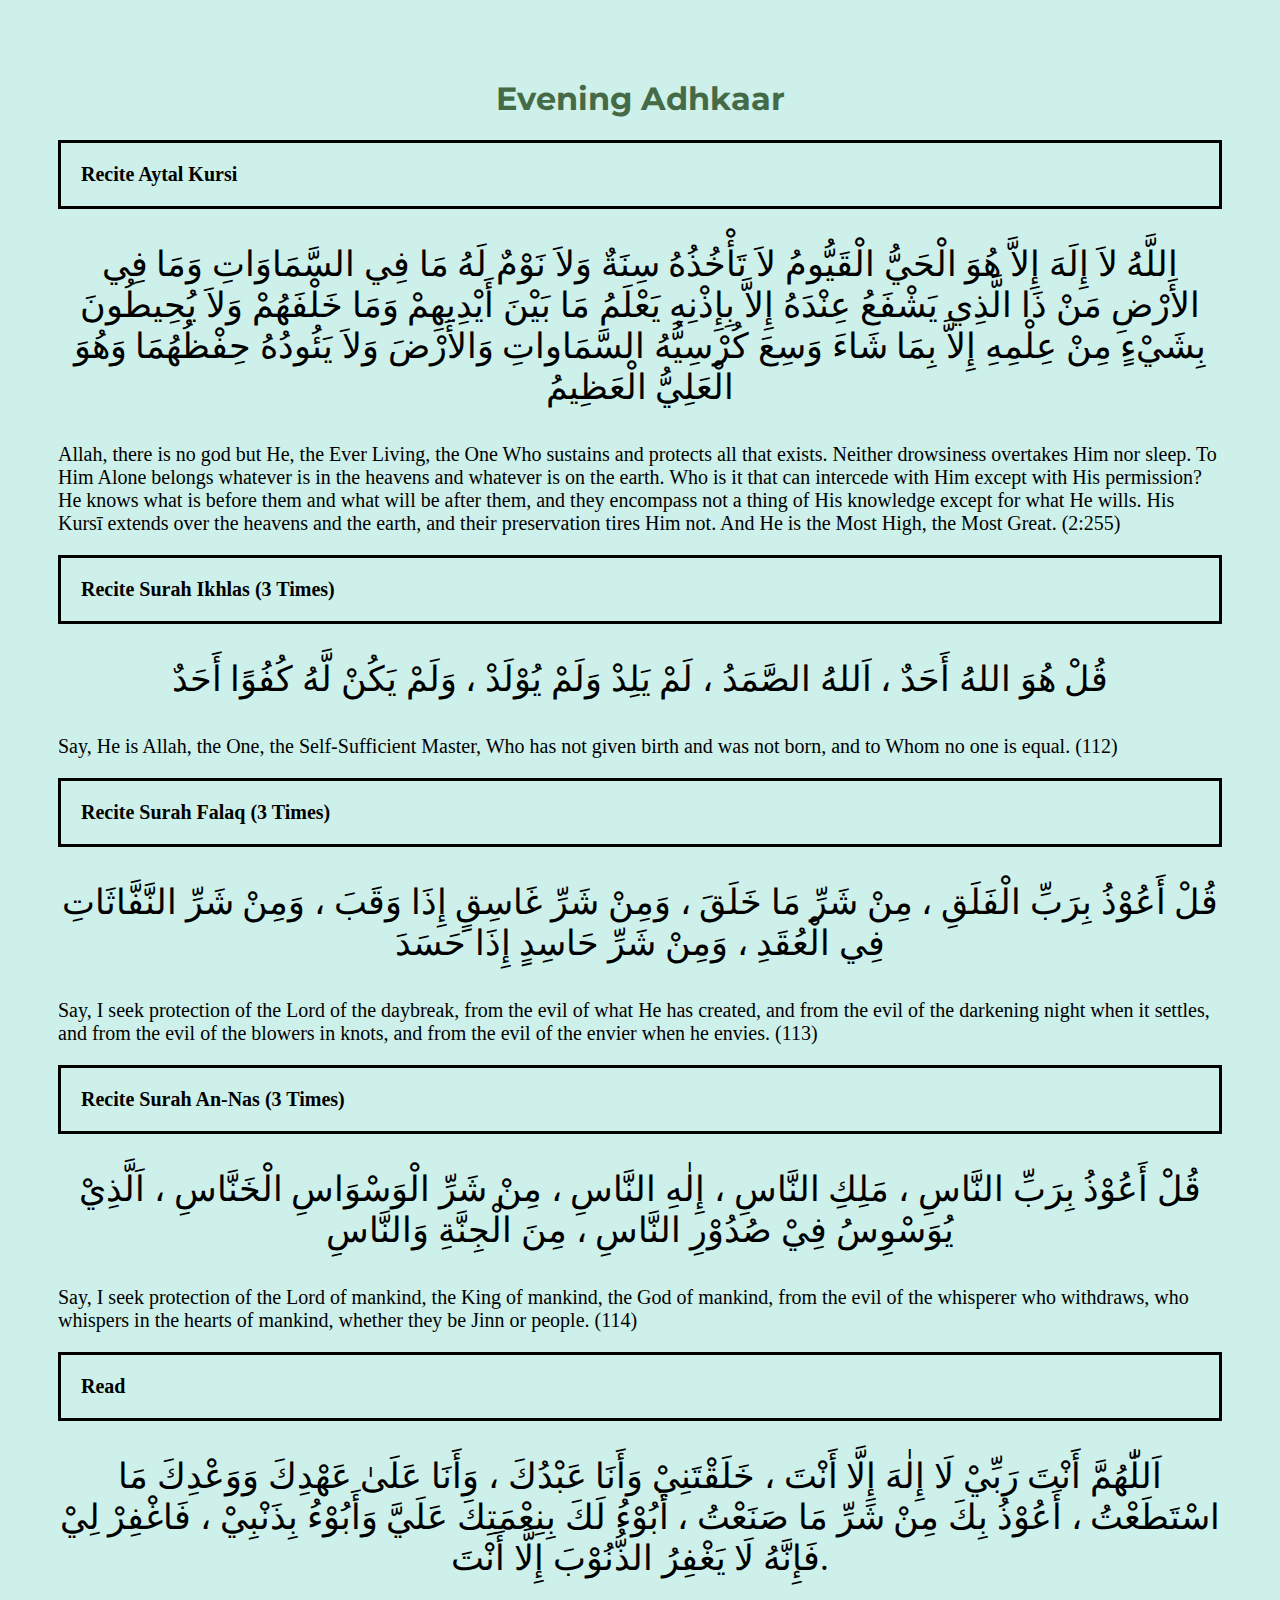
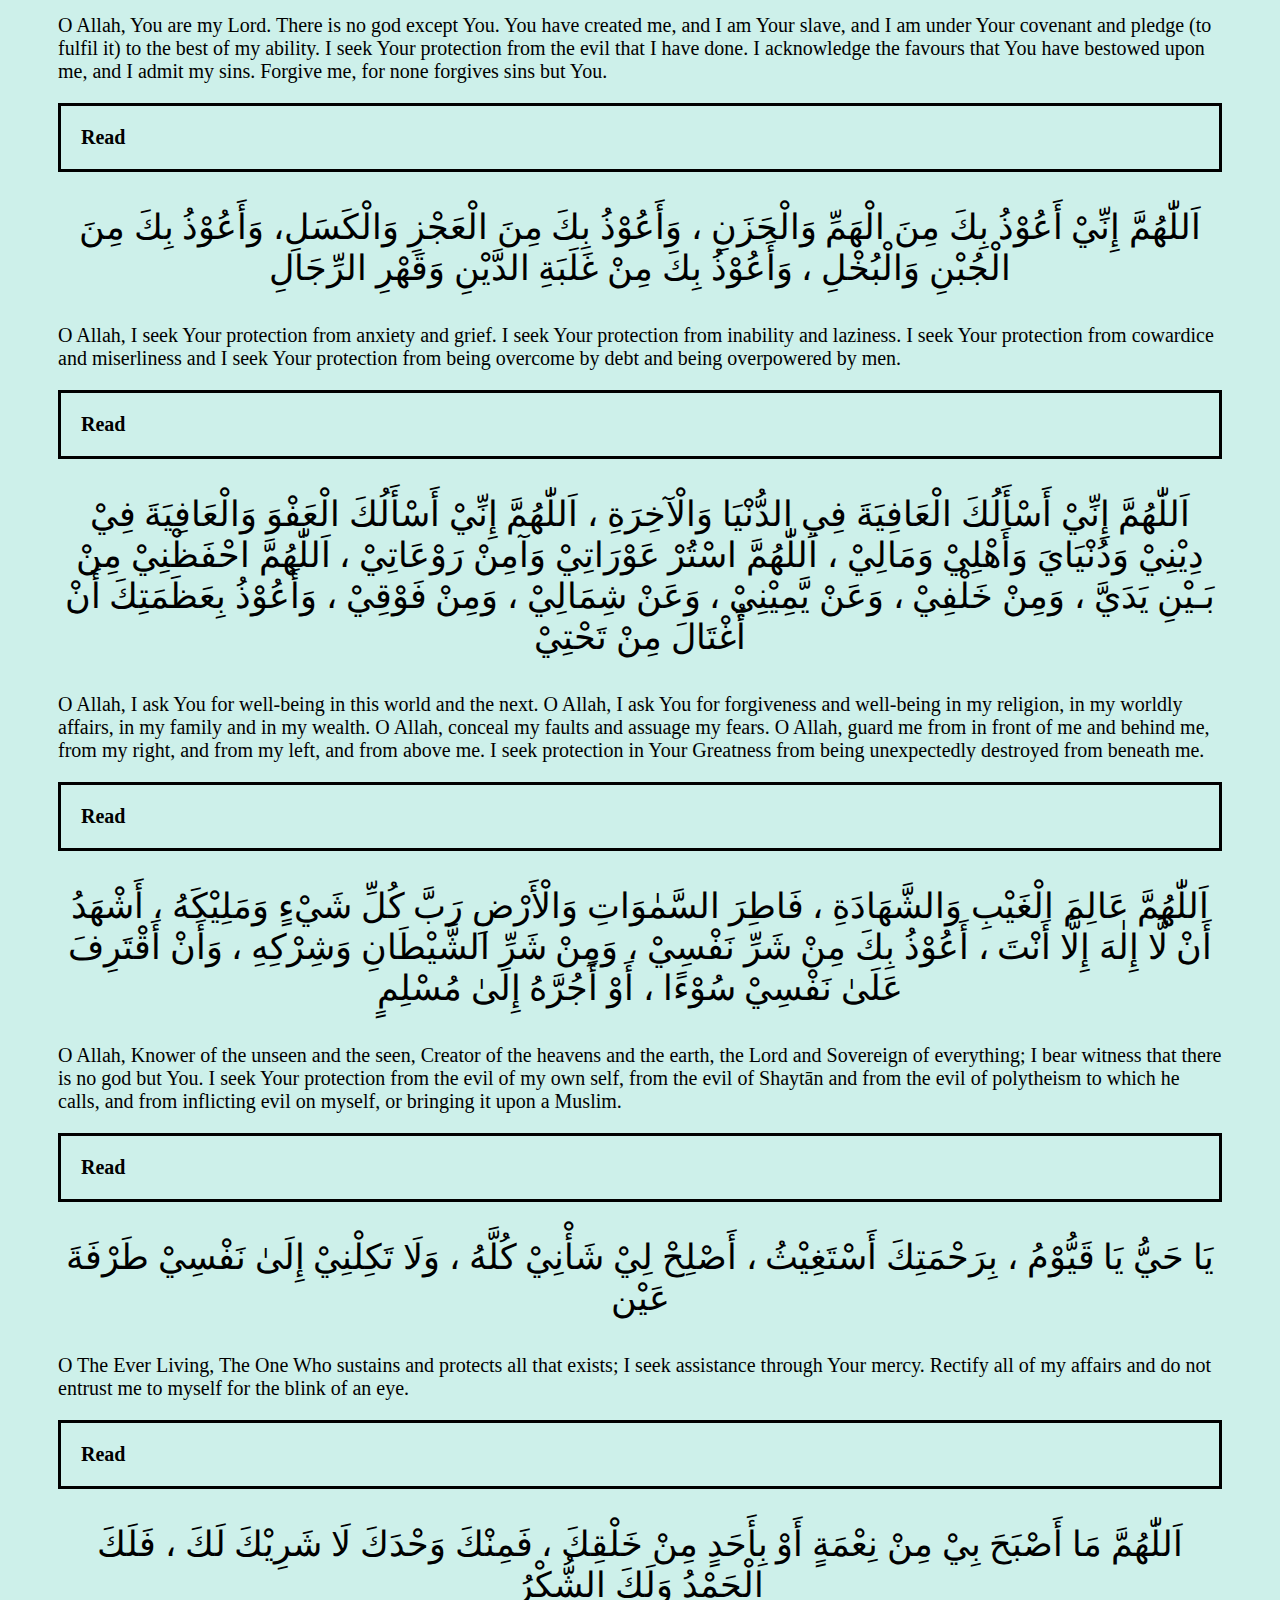
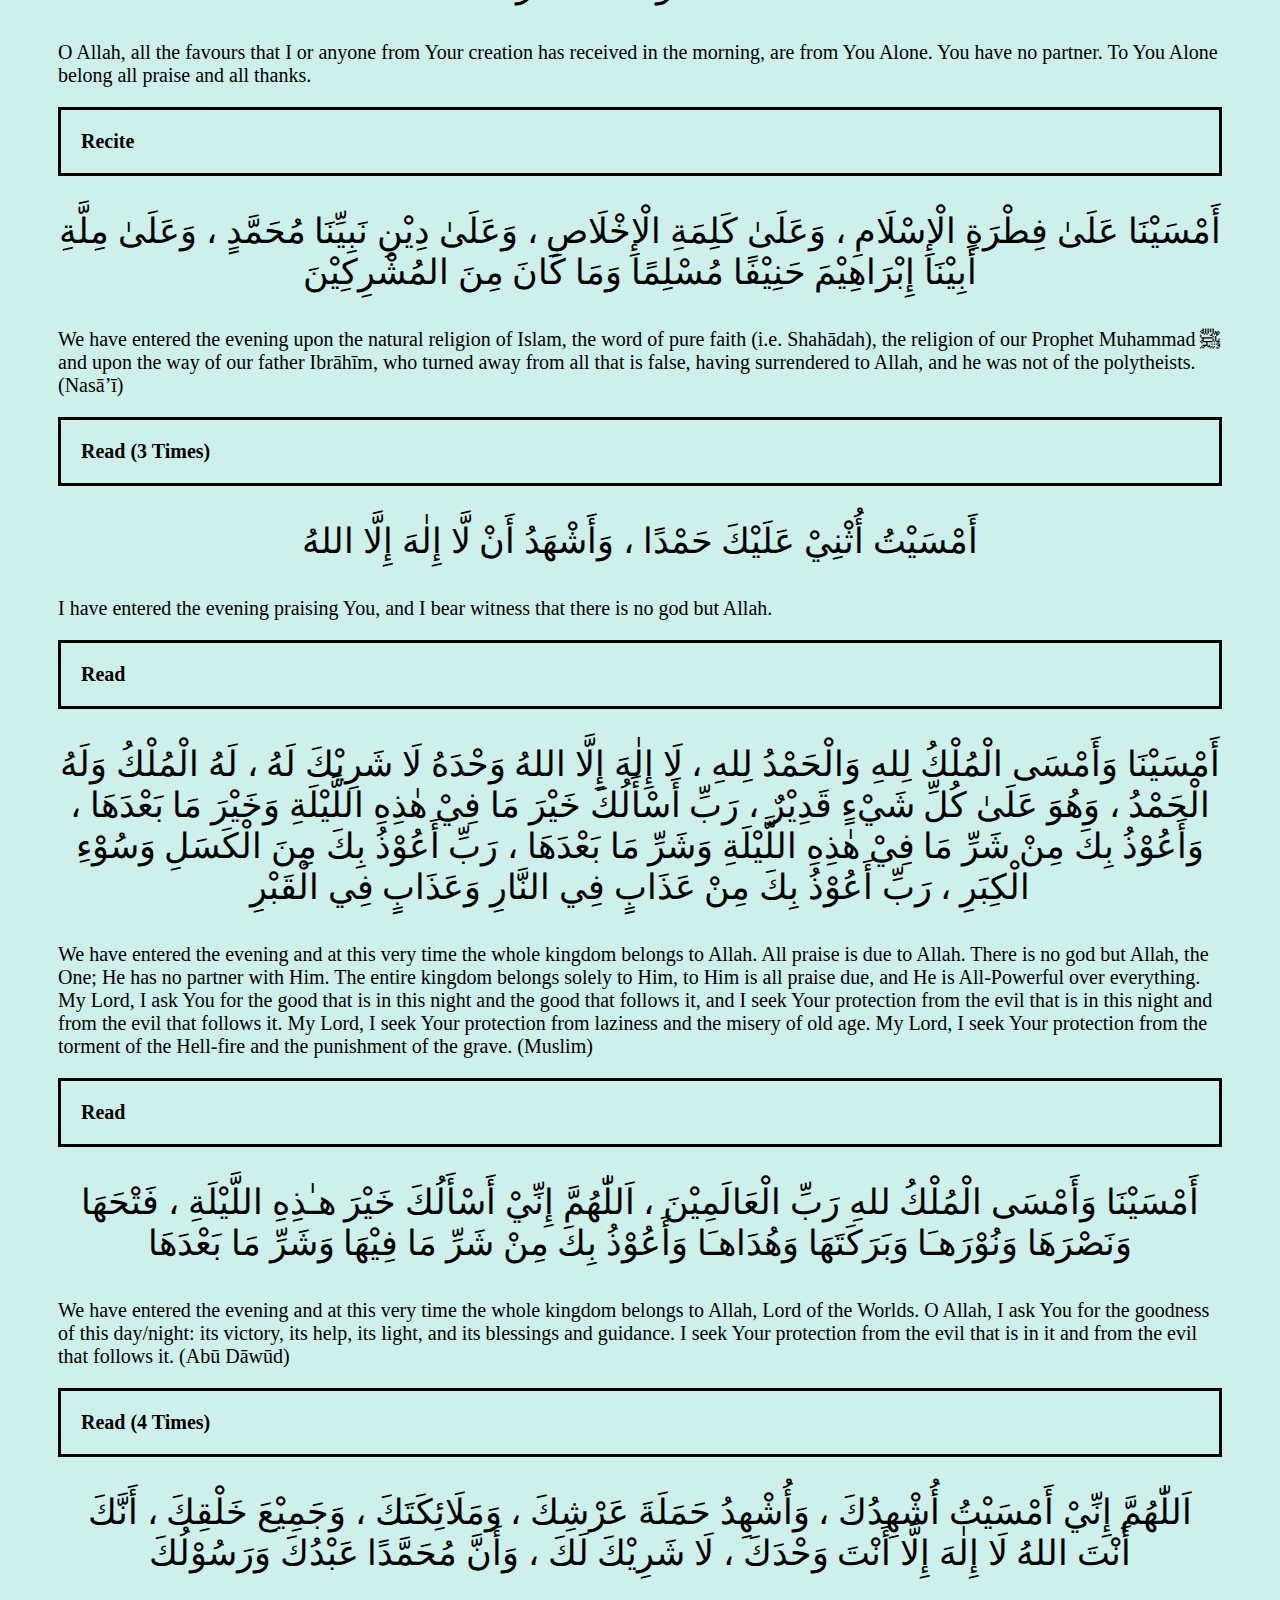
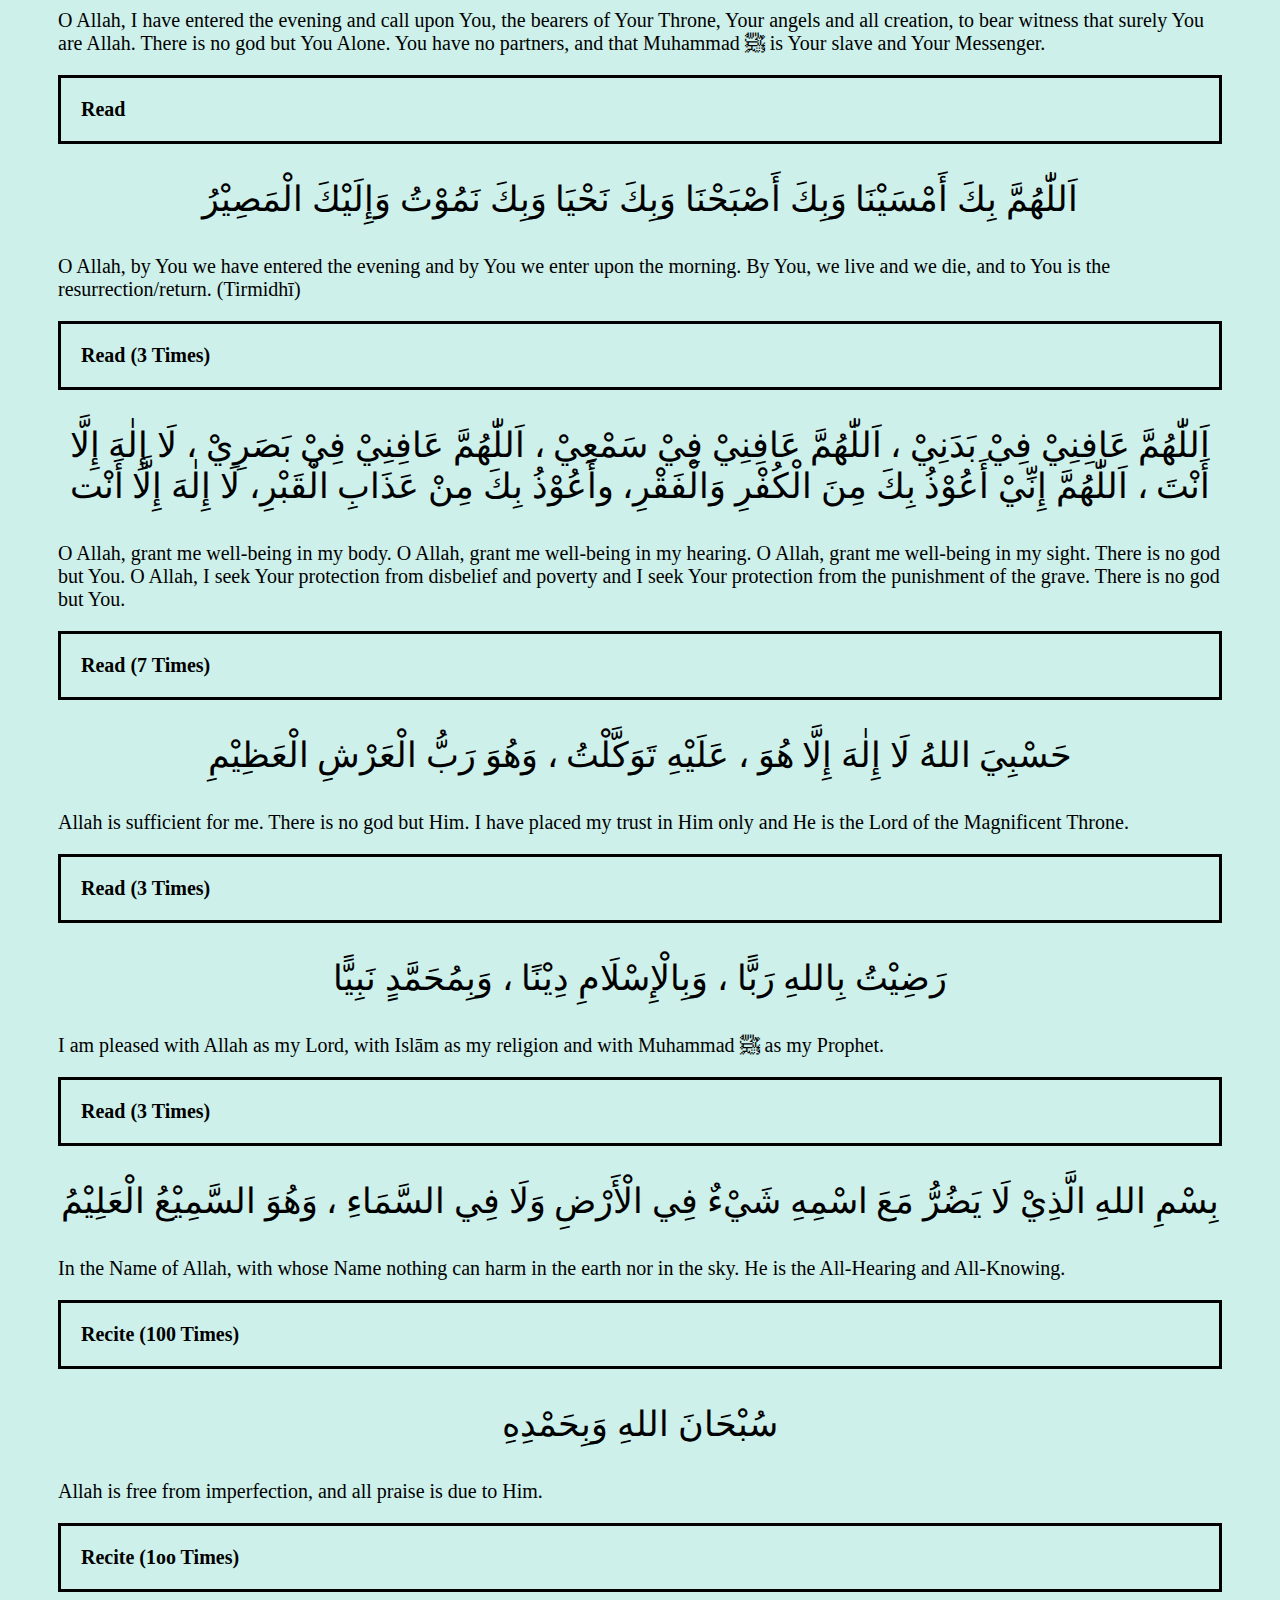
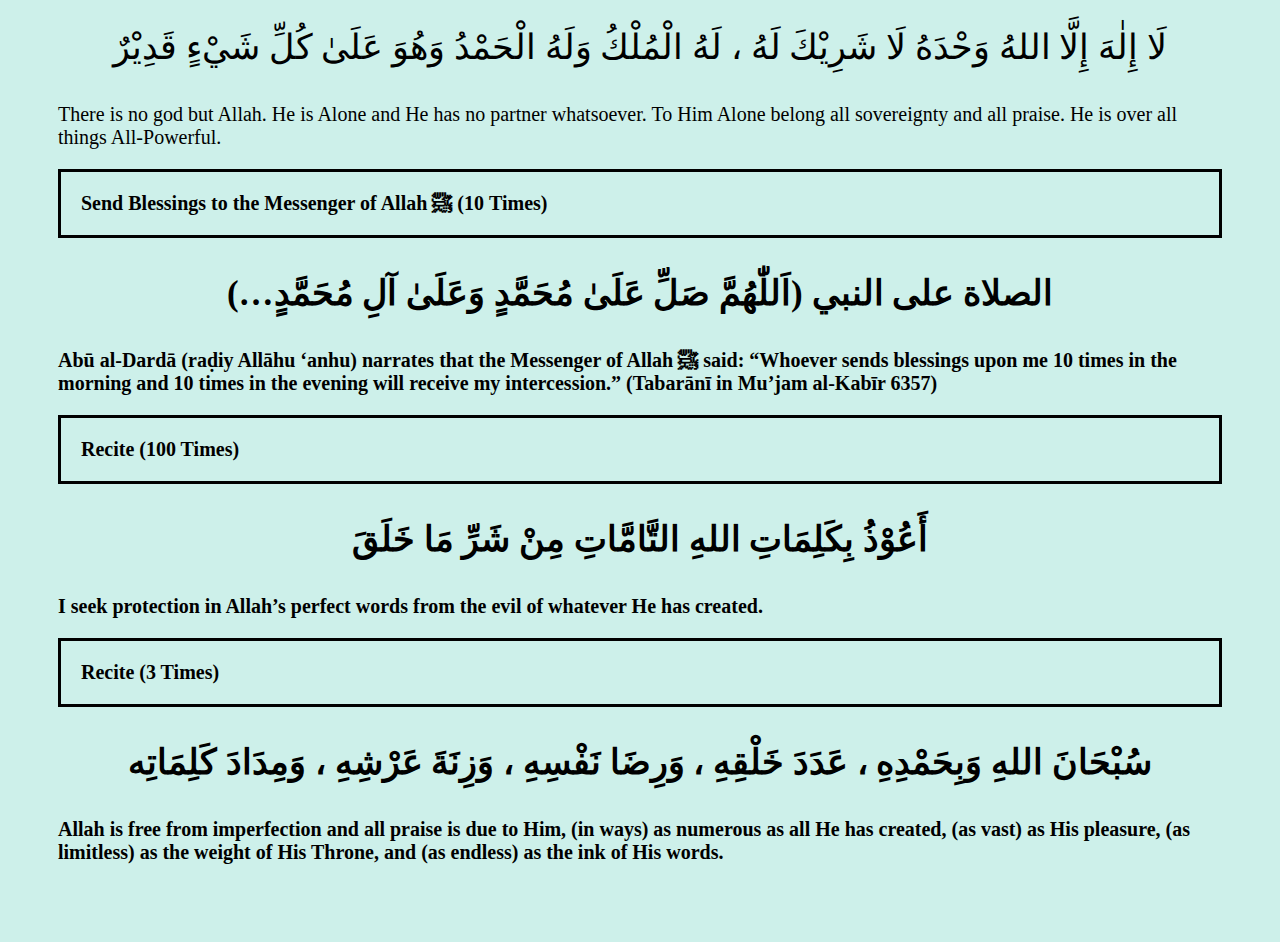
==== evening.html @ d89d4869 "adding initial" ====
<!DOCTYPE html>
<html>
<head>
    
    <title>Evening Adhakar</title>
    <link rel="stylesheet" href="styles.css">

    <link rel="preconnect" href="https://fonts.googleapis.com"><link rel="preconnect" href="https://fonts.gstatic.com" crossorigin><link href="https://fonts.googleapis.com/css2?family=Merriweather+Sans&family=Montserrat&display=swap" rel="stylesheet">
</head>



<body>
     <h1>Evening Adhkaar</h1>
      
   
     <strong><p class="head">Recite Aytal Kursi</p></strong>
     <p class="ara"> اللَّهُ لاَ إِلَهَ إِلاَّ هُوَ الْحَيُّ الْقَيُّومُ لاَ تَأْخُذُهُ سِنَةٌ وَلاَ نَوْمٌ لَهُ مَا فِي السَّمَاوَاتِ وَمَا فِي الأَرْضِ مَنْ ذَا الَّذِي يَشْفَعُ عِنْدَهُ إِلاَّ بِإِذْنِهِ يَعْلَمُ مَا بَيْنَ أَيْدِيهِمْ وَمَا خَلْفَهُمْ وَلاَ يُحِيطُونَ بِشَيْءٍ مِنْ عِلْمِهِ إِلاَّ بِمَا شَاءَ وَسِعَ كُرْسِيُّهُ السَّمَاواتِ وَالأَرْضَ وَلاَ يَئُودُهُ حِفْظُهُمَا وَهُوَ الْعَلِيُّ الْعَظِيمُ
      <p class="trns">Allah, there is no god but He, the Ever Living, the One Who sustains and protects all that exists. Neither drowsiness overtakes Him nor sleep. To Him Alone belongs whatever is in the heavens and whatever is on the earth.  Who is it that can intercede with Him except with His permission? He knows what is before them and what will be after them, and they encompass not a thing of His knowledge except for what He wills. His Kursī extends over the heavens and the earth, and their preservation tires Him not. And He is the Most High, the Most Great. (2:255) </p>
    </p>

    <strong><p class="head">Recite Surah Ikhlas (3 Times)</p></strong>
    <p class="ara">قُلْ هُوَ اللهُ أَحَدٌ ، اَللهُ الصَّمَدُ ، لَمْ يَلِدْ وَلَمْ يُوْلَدْ ، وَلَمْ يَكُنْ لَّهُ كُفُوًا أَحَدٌ</p>
    <p class="trns">Say, He is Allah, the One, the Self-Sufficient Master, Who has not given birth and was not born, and to Whom no one is equal. (112)</p>
     <strong><p class="head">Recite Surah Falaq (3 Times)</p></strong>
       
     <p class="ara">قُلْ أَعُوْذُ بِرَبِّ الْفَلَقِ ، مِنْ شَرِّ مَا خَلَقَ ، وَمِنْ شَرِّ غَاسِقٍ إِذَا وَقَبَ ، وَمِنْ شَرِّ النَّفَّاثَاتِ فِي الْعُقَدِ ، وَمِنْ شَرِّ حَاسِدٍ إِذَا حَسَدَ</p>
            <p class="trns">Say, I seek protection of the Lord of the daybreak, from the evil of what He has created, and from the evil of the darkening night when it settles, and from the evil of the blowers in knots, and from the evil of the envier when he envies. (113)</p>
                
            
        <strong> <p class="head">Recite Surah An-Nas (3 Times)</p></strong>
                    <p class="ara">قُلْ أَعُوْذُ بِرَبِّ النَّاسِ ، مَلِكِ النَّاسِ ، إِلٰهِ النَّاسِ ، مِنْ شَرِّ الْوَسْوَاسِ الْخَنَّاسِ ، اَلَّذِيْ يُوَسْوِسُ فِيْ صُدُوْرِ النَّاسِ ، مِنَ الْجِنَّةِ وَالنَّاسِ</p>
                <p class="trns">Say, I seek protection of the Lord of mankind, the King of mankind, the God of mankind, from the evil of the whisperer who withdraws, who whispers in the hearts of mankind, whether they be Jinn or people. (114)</p>

      <strong><p class="head">Read</p></strong>
      <p class="ara">اَللّٰهُمَّ أَنْتَ رَبِّيْ لَا إِلٰهَ إِلَّا أَنْتَ ، خَلَقْتَنِيْ وَأَنَا عَبْدُكَ ، وَأَنَا عَلَىٰ عَهْدِكَ وَوَعْدِكَ مَا اسْتَطَعْتُ ، أَعُوْذُ بِكَ مِنْ شَرِّ مَا صَنَعْتُ ، أَبُوْءُ لَكَ بِنِعْمَتِكَ عَلَيَّ وَأَبُوْءُ بِذَنْبِيْ ، فَاغْفِرْ لِيْ فَإِنَّهُ لَا يَغْفِرُ الذُّنُوْبَ إِلَّا أَنْتَ.
    </p>
    <p class="trns">O Allah, You are my Lord. There is no god except You. You have created me, and I am Your slave, and I am under Your covenant and pledge (to fulfil it) to the best of my ability. I seek Your protection from the evil that I have done. I acknowledge the favours that You have bestowed upon me, and I admit my sins. Forgive me, for none forgives sins but You.</p>

    <strong><p class="head">Read</p></strong>
    <p class="ara">اَللّٰهُمَّ إِنِّيْ أَعُوْذُ بِكَ مِنَ الْهَمِّ وَالْحَزَنِ ، وَأَعُوْذُ بِكَ مِنَ الْعَجْزِ وَالْكَسَلِ، وَأَعُوْذُ بِكَ مِنَ الْجُبْنِ وَالْبُخْلِ ، وَأَعُوْذُ بِكَ مِنْ غَلَبَةِ الدَّيْنِ وَقَهْرِ الرِّجَالِ</p>
    <p class="trns">O Allah, I seek Your protection from anxiety and grief. I seek Your protection from inability and laziness. I seek Your protection from cowardice and miserliness and I seek Your protection from being overcome by debt and being overpowered by men.</p>
    

      <strong><p class="head">Read</p></strong>
        <p class="ara">اَللّٰهُمَّ إِنِّيْ أَسْأَلُكَ الْعَافِيَةَ فِي الدُّنْيَا وَالْآخِرَةِ ، اَللّٰهُمَّ إِنِّيْ أَسْأَلُكَ الْعَفْوَ وَالْعَافِيَةَ فِيْ دِيْنِيْ وَدُنْيَايَ وَأَهْلِيْ وَمَالِيْ ، اَللّٰهُمَّ اسْتُرْ عَوْرَاتِيْ وَآمِنْ رَوْعَاتِيْ ، اَللّٰهُمَّ احْفَظْنِيْ مِنْ بَـيْنِ يَدَيَّ ، وَمِنْ خَلْفِيْ ، وَعَنْ يَّمِيْنِيْ ، وَعَنْ شِمَالِيْ ، وَمِنْ فَوْقِيْ ، وَأَعُوْذُ بِعَظَمَتِكَ أَنْ أُغْتَالَ مِنْ تَحْتِيْ   </p>
        <p class="trns">O Allah, I ask You for well-being in this world and the next. O Allah, I ask You for forgiveness and well-being in my religion, in my worldly affairs, in my family and in my wealth. O Allah, conceal my faults and assuage my fears. O Allah, guard me from in front of me and behind me, from my right, and from my left, and from above me. I seek protection in Your Greatness from being unexpectedly destroyed from beneath me.   </p>


         <strong><p class="head">Read</p></strong>
         <p class="ara">اَللّٰهُمَّ عَالِمَ الْغَيْبِ وَالشَّهَادَةِ ، فَاطِرَ السَّمٰوَاتِ وَالْأَرْضِ رَبَّ كُلِّ شَيْءٍ وَمَلِيْكَهُ ، أَشْهَدُ أَنْ لَّا إِلٰهَ إِلَّا أَنْتَ ، أَعُوْذُ بِكَ مِنْ شَرِّ نَفْسِيْ ، وَمِنْ شَرِّ الشَّيْطَانِ وَشِرْكِهِ ، وَأَنْ أَقْتَرِفَ عَلَىٰ نَفْسِيْ سُوْءًا ، أَوْ أَجُرَّهُ إِلَىٰ مُسْلِمٍ
        </p>
         <p class="trns">O Allah, Knower of the unseen and the seen, Creator of the heavens and the earth, the Lord and Sovereign of everything; I bear witness that there is no god but You. I seek Your protection from the evil of my own self, from the evil of Shaytān and from the evil of polytheism to which he calls, and from inflicting evil on myself, or bringing it upon a Muslim.

         </p>
         <strong>
         <p class="head">Read</p></strong>
         <p class="ara">يَا حَيُّ يَا قَيُّوْمُ ، بِرَحْمَتِكَ أَسْتَغِيْثُ ، أَصْلِحْ لِيْ شَأْنِيْ كُلَّهُ ، وَلَا تَكِلْنِيْ إِلَىٰ نَفْسِيْ طَرْفَةَ عَيْن
        </p>
         <p class="trns">O The Ever Living, The One Who sustains and protects all that exists; I seek assistance through Your mercy. Rectify all of my affairs and do not entrust me to myself for the blink of an eye.

         </p>

         <strong>
         <p class="head">Read</p></strong>
         <p class="ara">اَللّٰهُمَّ مَا أَصْبَحَ بِيْ مِنْ نِعْمَةٍ أَوْ بِأَحَدٍ مِنْ خَلْقِكَ ، فَمِنْكَ وَحْدَكَ لَا شَرِيْكَ لَكَ ، فَلَكَ الْحَمْدُ وَلَكَ الشُّكْرُ
        </p>
         <p class="trns">O Allah, all the favours that I or anyone from Your creation has received in the morning, are from You Alone. You have no partner. To You Alone belong all praise and all thanks.

         </p>


         

         <strong>
         <p class="head">Recite</p></strong>
         <p class="ara">أَمْسَيْنَا عَلَىٰ فِطْرَةِ الْإِسْلَامِ ، وَعَلَىٰ كَلِمَةِ الْإِخْلَاصِ ، وَعَلَىٰ دِيْنِ نَبِيِّنَا مُحَمَّدٍ ، وَعَلَىٰ مِلَّةِ أَبِيْنَا إِبْرَاهِيْمَ حَنِيْفًا مُسْلِمًا وَمَا كَانَ مِنَ المُشْرِكِيْنَ
        </p>
         <p class="trns">We have entered the evening upon the natural religion of Islam, the word of pure faith (i.e. Shahādah), the religion of our Prophet Muhammad ﷺ and upon the way of our father Ibrāhīm, who turned away from all that is false, having surrendered  to Allah, and he was not of the polytheists. (Nasā’ī)

         </p>

         <strong>
         <p class="head">Read (3 Times)</p></strong>
         <p class="ara">أَمْسَيْتُ أُثْنِيْ عَلَيْكَ حَمْدًا ، وَأَشْهَدُ أَنْ لَّا إِلٰهَ إِلَّا اللهُ
        </p>

         <p class="trns">I have entered the evening praising You, and I bear witness that there is no god but Allah.

         </p>

         <strong>
         <p class="head">Read</p></strong>
        
         <p class="ara">أَمْسَيْنَا وَأَمْسَى الْمُلْكُ لِلهِ وَالْحَمْدُ لِلهِ ، لَا إِلٰهَ إِلَّا اللهُ وَحْدَهُ لَا شَرِيْكَ لَهُ ، لَهُ الْمُلْكُ وَلَهُ الْحَمْدُ ، وَهُوَ عَلَىٰ كُلِّ شَيْءٍ قَدِيْرٌ ، رَبِّ أَسْأَلُكَ خَيْرَ مَا فِيْ هٰذِهِ اللَّيْلَةِ وَخَيْرَ مَا بَعْدَهَا ، وَأَعُوْذُ بِكَ مِنْ شَرِّ مَا فِيْ هٰذِهِ اللَّيْلَةِ وَشَرِّ مَا بَعْدَهَا ، رَبِّ أَعُوْذُ بِكَ مِنَ الْكَسَلِ وَسُوْءِ الْكِبَرِ ، رَبِّ أَعُوْذُ بِكَ مِنْ عَذَابٍ فِي النَّارِ وَعَذَابٍ فِي الْقَبْرِ
        </p>

        <p class="trns">We have entered the evening and at this very time the whole kingdom belongs to Allah. All praise is due to Allah. There is no god but Allah, the One; He has no partner with Him. The entire kingdom belongs solely to Him, to Him is all praise due, and He is All-Powerful over everything. My Lord, I ask You for the good that is in this night and the good that follows it, and I seek Your protection from the evil that is in this night and from the evil that follows it. My Lord, I seek Your protection from laziness and the misery of old age. My Lord, I seek Your protection from the torment of the Hell-fire and the punishment of the grave. (Muslim)

        </p>

         <strong>
         <p class="head">Read</p></strong>
        
         <p class="ara">أَمْسَيْنَا وَأَمْسَى الْمُلْكُ للهِ رَبِّ الْعَالَمِيْنَ ، اَللّٰهُمَّ إِنِّيْ أَسْأَلُكَ خَيْرَ هـٰذِهِ اللَّيْلَةِ ، فَتْحَهَا وَنَصْرَهَا وَنُوْرَهـَا وَبَرَكَتَهَا وَهُدَاهـَا وَأَعُوْذُ بِكَ مِنْ شَرِّ مَا فِيْهَا وَشَرِّ مَا بَعْدَهَا
    </p>


    <p class="trns">We have entered the evening and at this very time the whole kingdom belongs to Allah, Lord of the Worlds. O Allah, I ask You for the goodness of this day/night: its victory, its help, its light, and its blessings and guidance. I seek Your protection from the evil that is in it and from the evil that follows it. (Abū Dāwūd)

    </p>




         <strong>
         <p class="head">Read (4 Times)</p></strong>
        <p class="ara">اَللّٰهُمَّ إِنِّيْ أَمْسَيْتُ أُشْهِدُكَ ، وَأُشْهِدُ حَمَلَةَ عَرْشِكَ ، وَمَلَائِكَتَكَ ، وَجَمِيْعَ خَلْقِكَ ، أَنَّكَ أَنْتَ اللهُ لَا إِلٰهَ إِلَّا أَنْتَ وَحْدَكَ ، لَا شَرِيْكَ لَكَ ، وَأَنَّ مُحَمَّدًا عَبْدُكَ وَرَسُوْلُكَ
        </p>
<p class="trns">O Allah, I have entered the evening and call upon You, the bearers of Your Throne, Your angels and all creation, to bear witness that surely You are Allah. There is no god but You Alone. You have no partners, and that Muhammad ﷺ  is Your slave and Your Messenger.

</p>

         <strong>
         <p class="head">Read</p></strong>
         <p class="ara">اَللّٰهُمَّ بِكَ أَمْسَيْنَا وَبِكَ أَصْبَحْنَا وَبِكَ نَحْيَا وَبِكَ نَمُوْتُ وَإِلَيْكَ الْمَصِيْرُ
        </p>
         <p class="trns">O Allah, by You we have entered the evening and by You we enter upon the morning. By You, we live and we die, and to You is the resurrection/return. (Tirmidhī)

         </p>



         
         <strong>
         <p class="head">Read (3 Times)</p></strong>
         <p class="ara">اَللّٰهُمَّ عَافِنِيْ فِيْ بَدَنِيْ ، اَللّٰهُمَّ عَافِنِيْ فِيْ سَمْعِيْ ، اَللّٰهُمَّ عَافِنِيْ فِيْ بَصَرِيْ ، لَا إِلٰهَ إِلَّا أَنْتَ ، اَللّٰهُمَّ إِنِّيْ أَعُوْذُ بِكَ مِنَ الْكُفْرِ وَالْفَقْرِ، وأَعُوْذُ بِكَ مِنْ عَذَابِ الْقَبْرِ، لَا إِلٰهَ إِلَّا أَنْت
        </p>
         <p class="trns">O Allah, grant me well-being in my body. O Allah, grant me well-being in my hearing. O Allah, grant me well-being in my sight. There is no god but You. O Allah, I seek Your protection from disbelief and poverty and I seek Your protection from the punishment of the grave. There is no god but You.

         </p>

         <strong>
         <p class="head">Read (7 Times)</p></strong>
         <p class="ara">حَسْبِيَ اللهُ لَا إِلٰهَ إِلَّا هُوَ ، عَلَيْهِ تَوَكَّلْتُ ، وَهُوَ رَبُّ الْعَرْشِ الْعَظِيْمِ
        </p>
         <p class="trns">Allah is sufficient for me. There is no god but Him. I have placed my trust in Him only and He is the Lord of the Magnificent Throne.

         </p>

         <strong>
         <p class="head">Read (3 Times)</p></strong>
         <p class="ara">رَضِيْتُ بِاللهِ رَبًّا ، وَبِالْإِسْلَامِ دِيْنًا ، وَبِمُحَمَّدٍ نَبِيًّا
        </p>
         <p class="trns">I am pleased with Allah as my Lord, with Islām as my religion and with Muhammad ﷺ as my Prophet.

         </p>


         <strong>
         <p class="head">Read (3 Times)</p></strong>
         <p class="ara">بِسْمِ اللهِ الَّذِيْ لَا يَضُرُّ مَعَ اسْمِهِ شَيْءٌ فِي الْأَرْضِ وَلَا فِي السَّمَاءِ ، وَهُوَ السَّمِيْعُ الْعَلِيْمُ
        </p>
         <p class="trns">In the Name of Allah, with whose Name nothing can harm in the earth nor in the sky. He is the All-Hearing and All-Knowing.

         </p>

         <strong>
         <p class="head">Recite (100 Times)</p></strong>
         <p class="ara">سُبْحَانَ اللهِ وَبِحَمْدِهِ
        </p>
         <p class="trns">Allah is free from imperfection, and all praise is due to Him.

         </p>
         <strong>
         <p class="head">Recite (1oo Times)</p></strong>
         <p class="ara">لَا إِلٰهَ إِلَّا اللهُ وَحْدَهُ لَا شَرِيْكَ لَهُ ، لَهُ الْمُلْكُ وَلَهُ الْحَمْدُ وَهُوَ عَلَىٰ كُلِّ شَيْءٍ قَدِيْرٌ
        </p>
         <p class="trns">There is no god but Allah. He is Alone and He has no partner whatsoever. To Him Alone belong all sovereignty and all praise. He is over all things All-Powerful.

         </p>
         <strong>
         
         <strong>
         <p class="head">Send Blessings to the Messenger of Allah ﷺ (10 Times)</p></strong>
         <p class="ara">الصلاة على النبي (اَللّٰهُمَّ صَلِّ عَلَىٰ مُحَمَّدٍ وَعَلَىٰ آلِ مُحَمَّدٍ…)
        </p>
         <p class="trns">Abū al-Dardā (raḍiy Allāhu ‘anhu) narrates that the Messenger of Allah ﷺ said: “Whoever sends blessings upon me 10 times in the morning and 10 times in the evening will receive my intercession.” (Tabarānī in Mu’jam al-Kabīr 6357)</p>
         <strong>
         <p class="head">Recite (100 Times)</p></strong>
    <p class="ara">أَعُوْذُ بِكَلِمَاتِ اللهِ التَّامَّاتِ مِنْ شَرِّ مَا خَلَقَ</p>
        
<p class="trns">I seek protection in Allah’s perfect words from the evil of whatever He has created.

</p>
         </p>
         <strong>
<p class="head">Recite (3 Times)</p></strong>
<p class="ara">سُبْحَانَ اللهِ وَبِحَمْدِهِ ، عَدَدَ خَلْقِهِ ، وَرِضَا نَفْسِهِ ، وَزِنَةَ عَرْشِهِ ، وَمِدَادَ كَلِمَاتِه
</p>
<p class="trns">Allah is free from imperfection and all praise is due to Him, (in ways) as numerous as all He has created, (as vast) as His pleasure, (as limitless) as the weight of His Throne, and (as endless) as the ink of His words.

</p>







</body>
</html>
---- styles.css ----
body{
    background-color: #CDF0EA;
    text-align: center;
  padding: 50px;
}
h1{
  font-family: 'Montserrat', sans-serif;
  color: #446A46;
  text-align: center;
 
 }

.p{
  font-size: 25px;
  padding: 30px;
  border: solid #827397;
  background-color: #B3E8E5;
  font-family: 'Merriweather Sans', sans-serif;
}

.p1{
  font-size: 25px;
  padding: 30px;
  border: solid #827397;
  background-color: #B3E8E5;
  font-family: 'Merriweather Sans', sans-serif;
}





.ara{
  font-size: 35px;
  text-align: center;
}

.trns{
  text-align: left;
  font-size: 20px;
}


.head{
  background-color: none;
  color: black;
  text-align: left;
  font-size: 20px;
  padding: 20px;
  border: solid black;
}
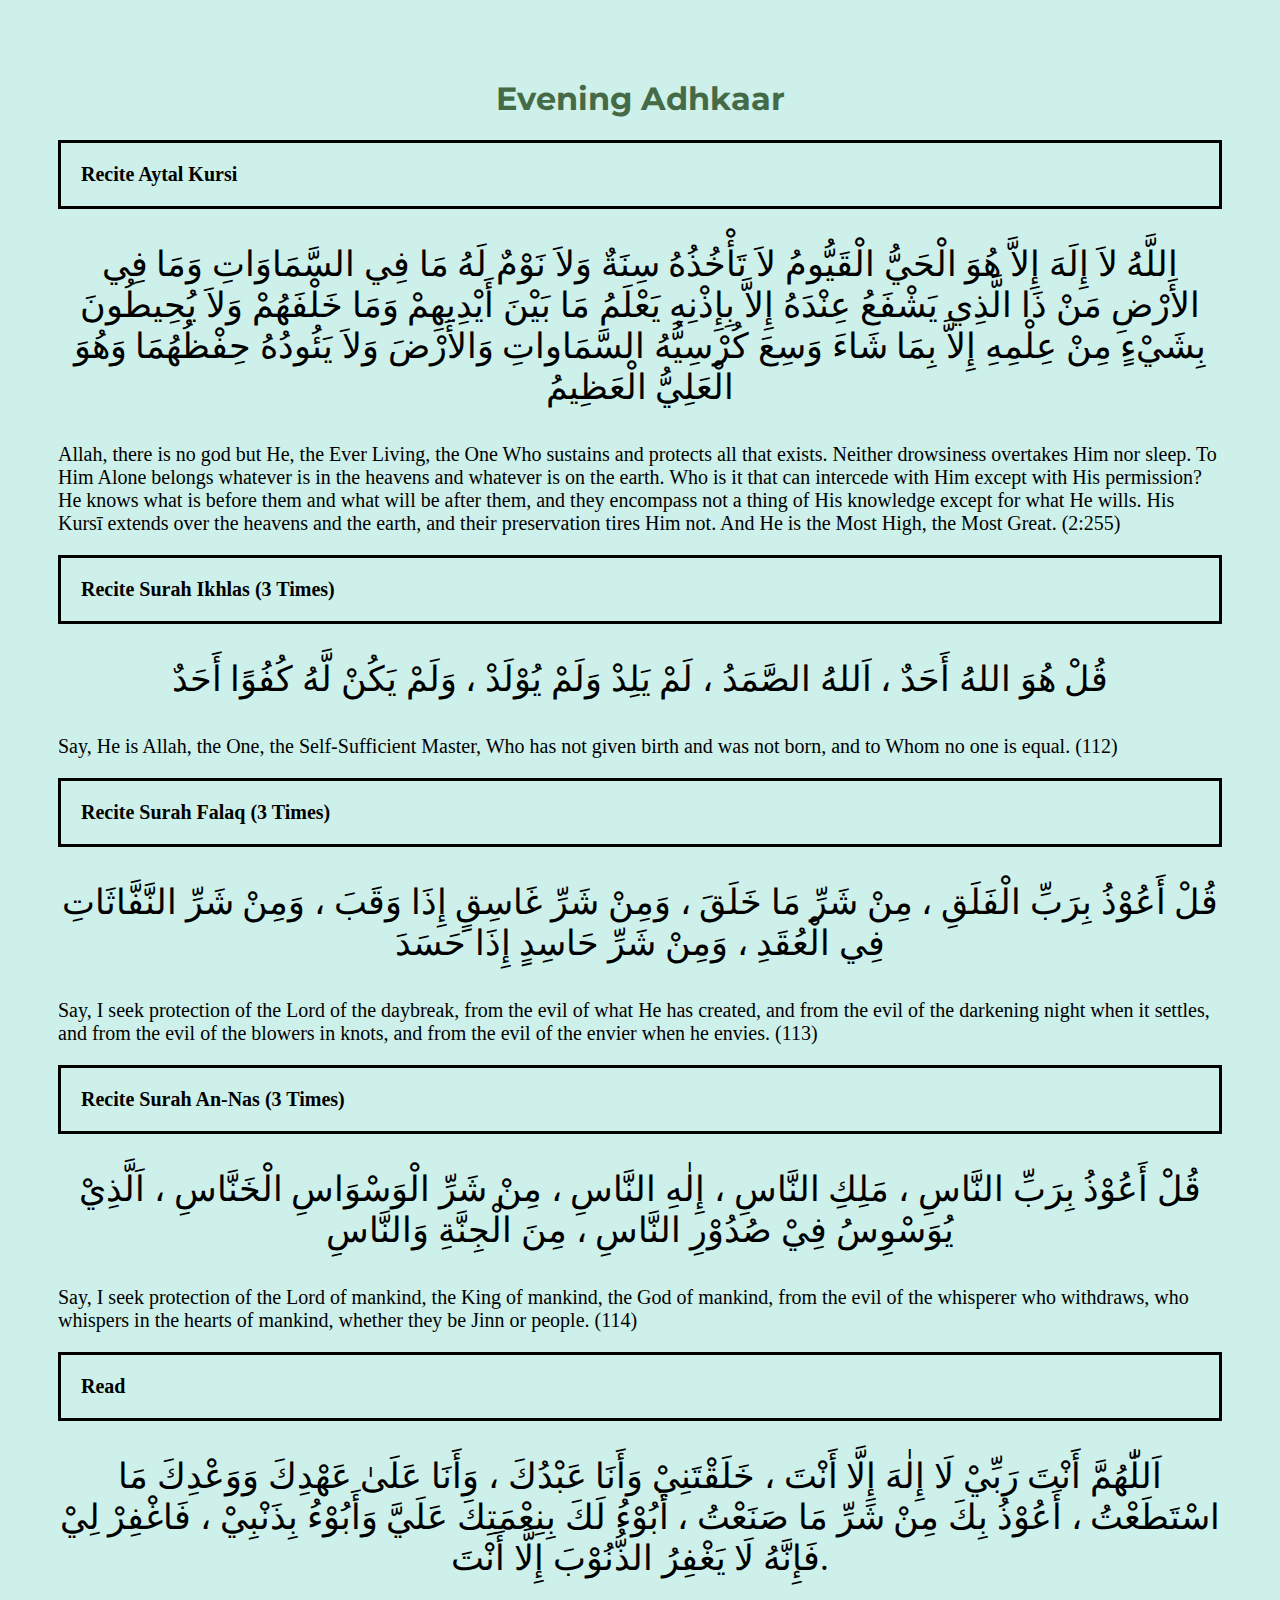
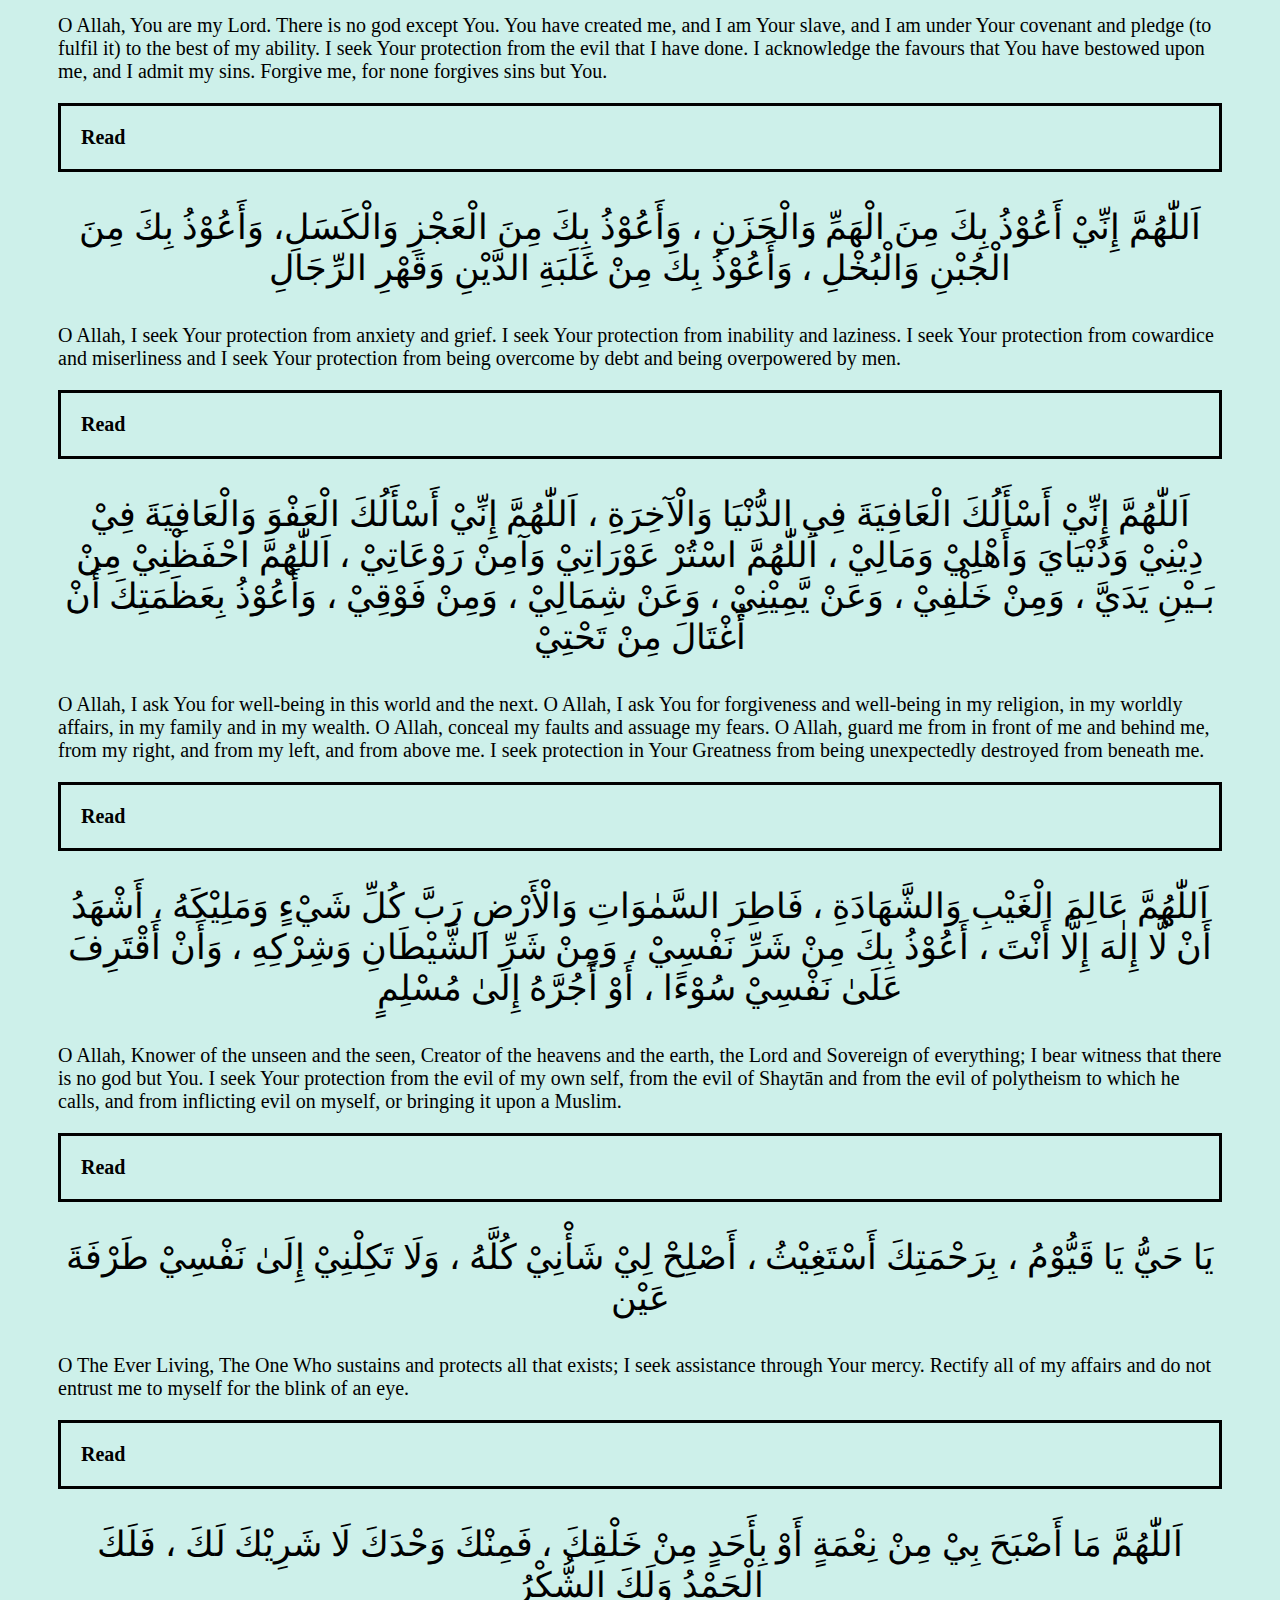
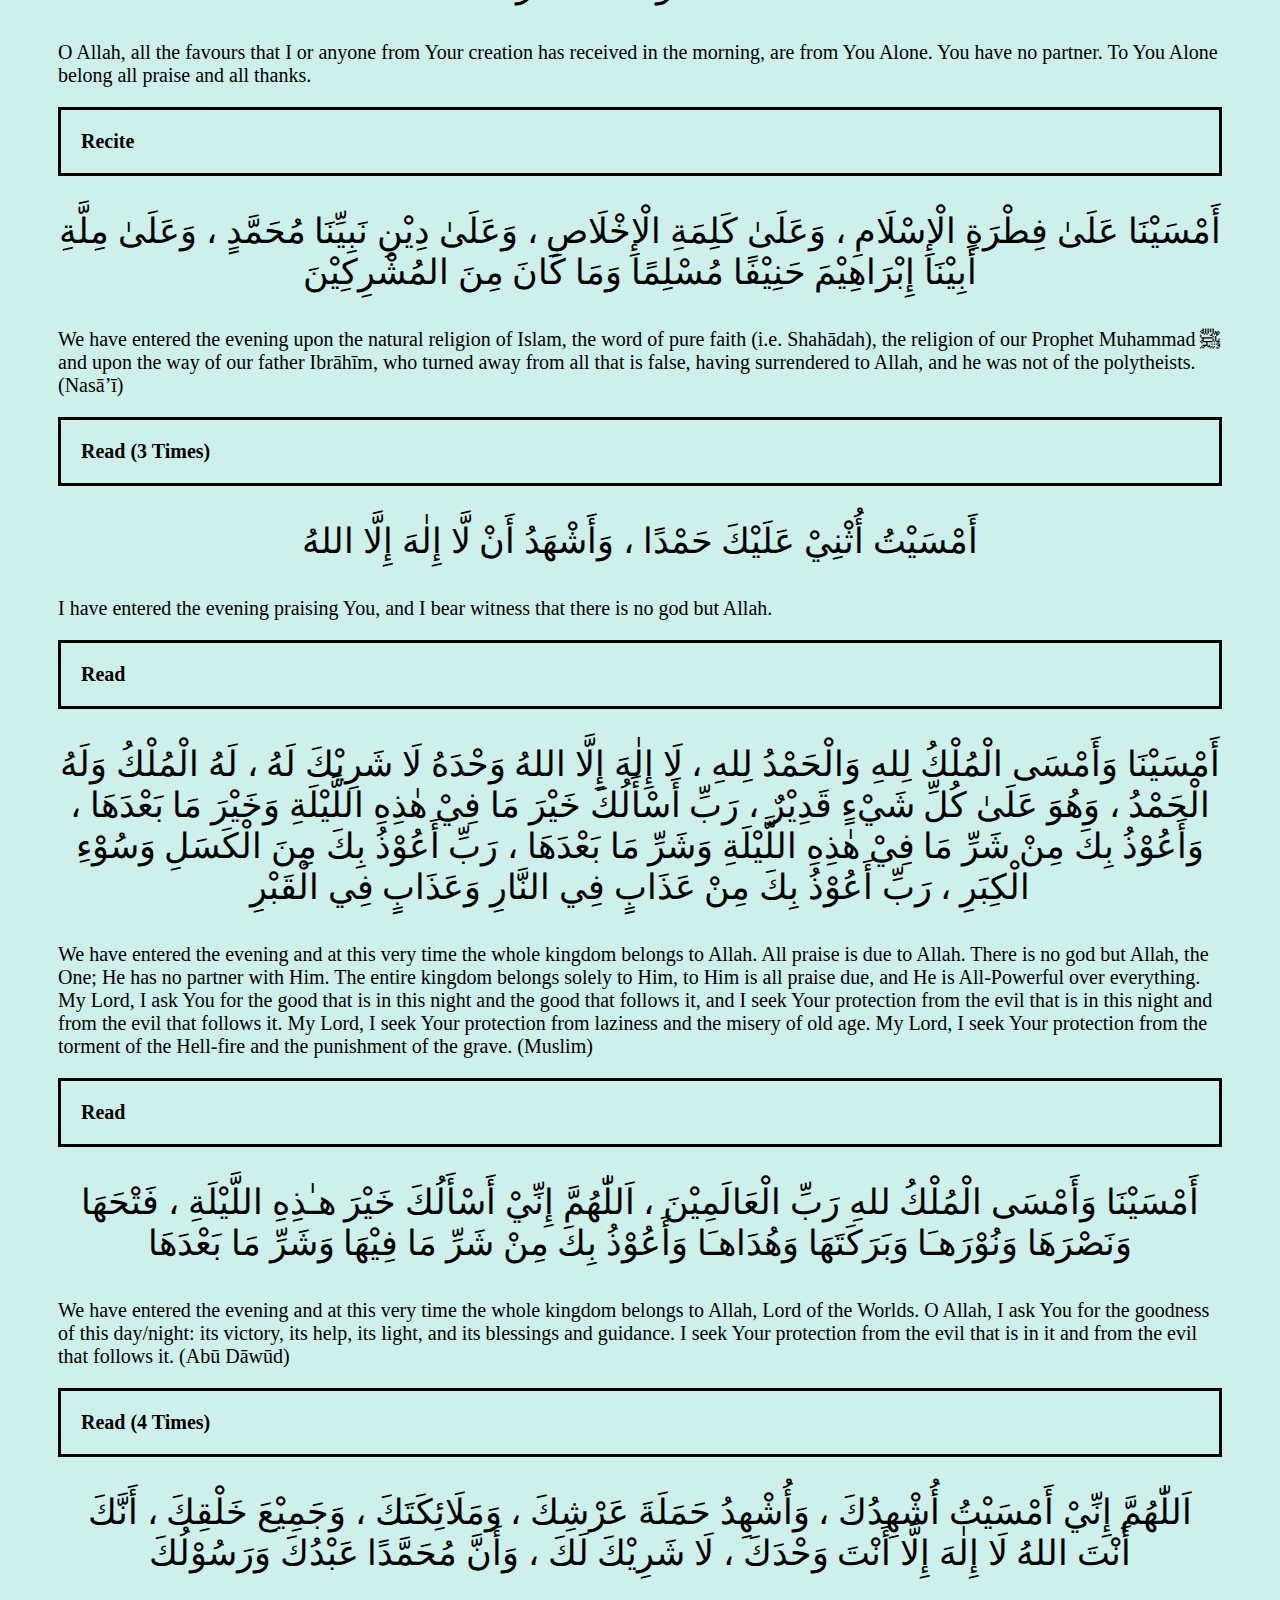
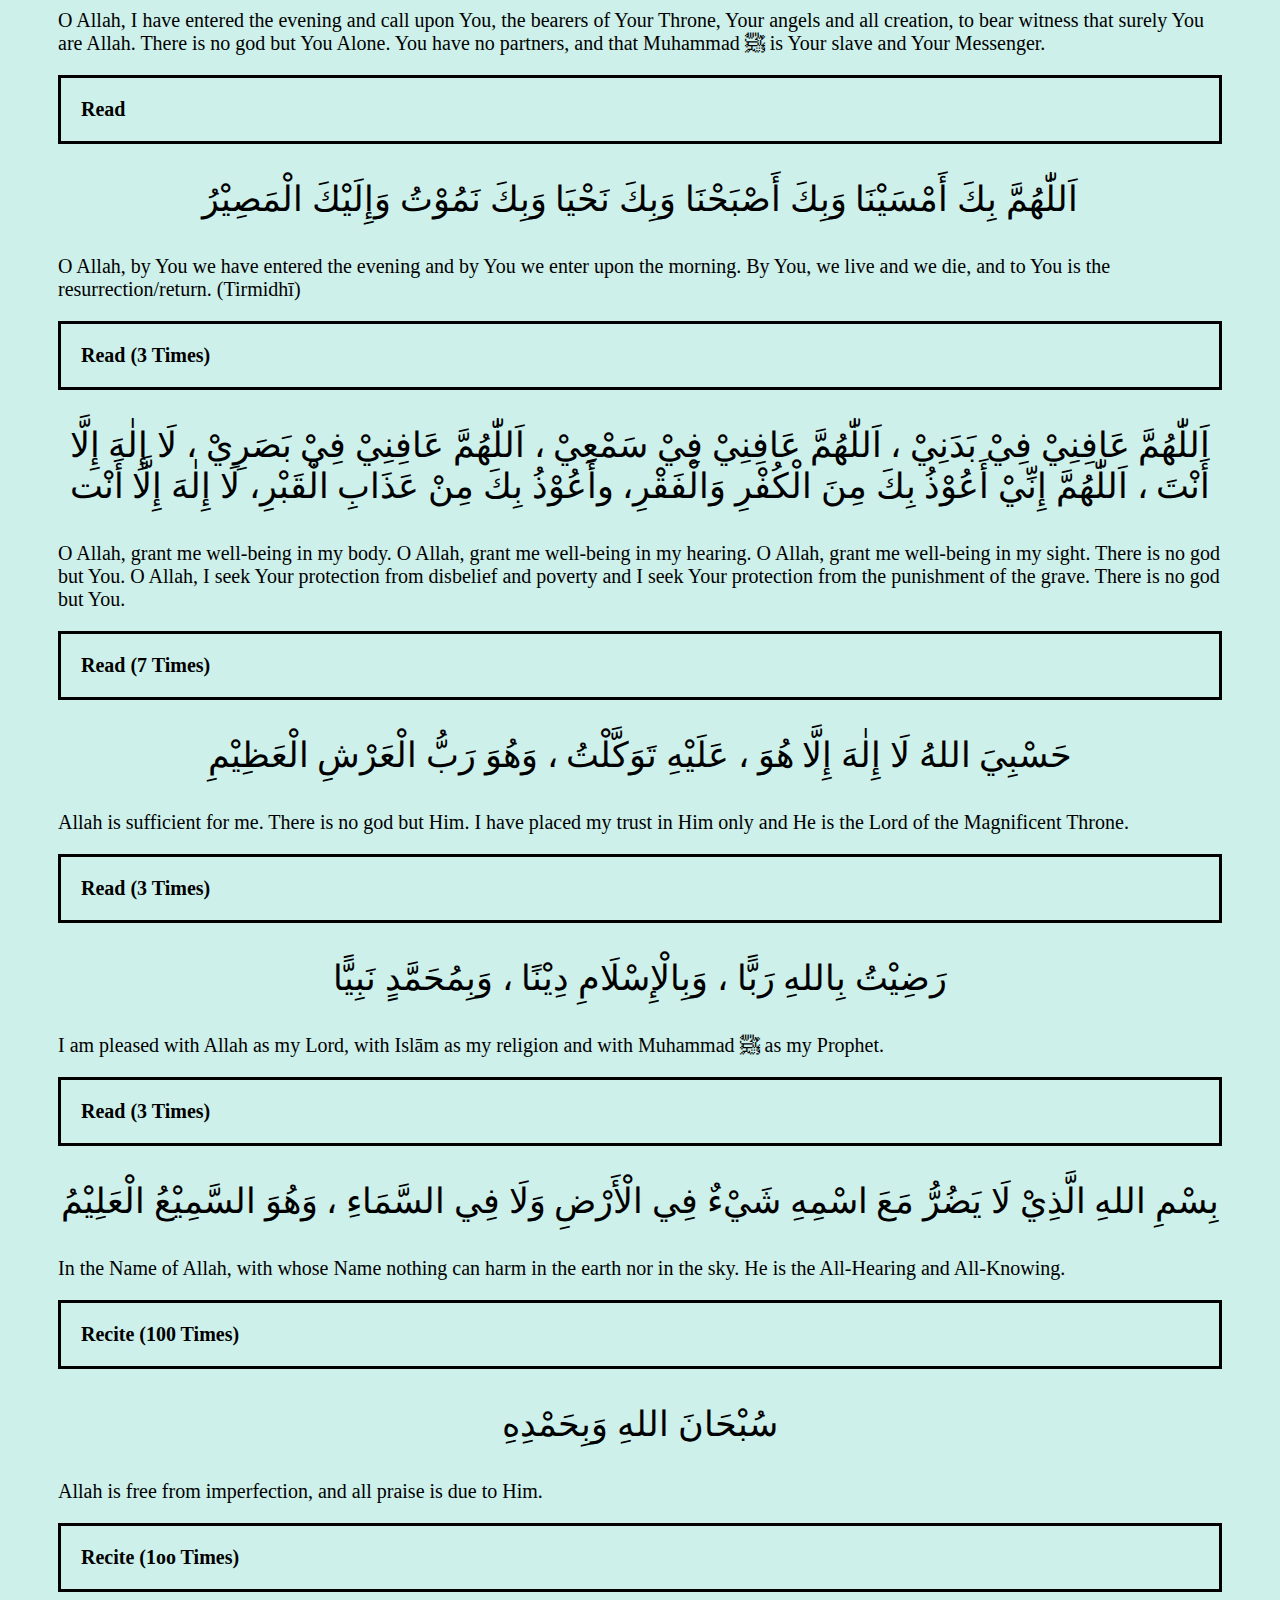
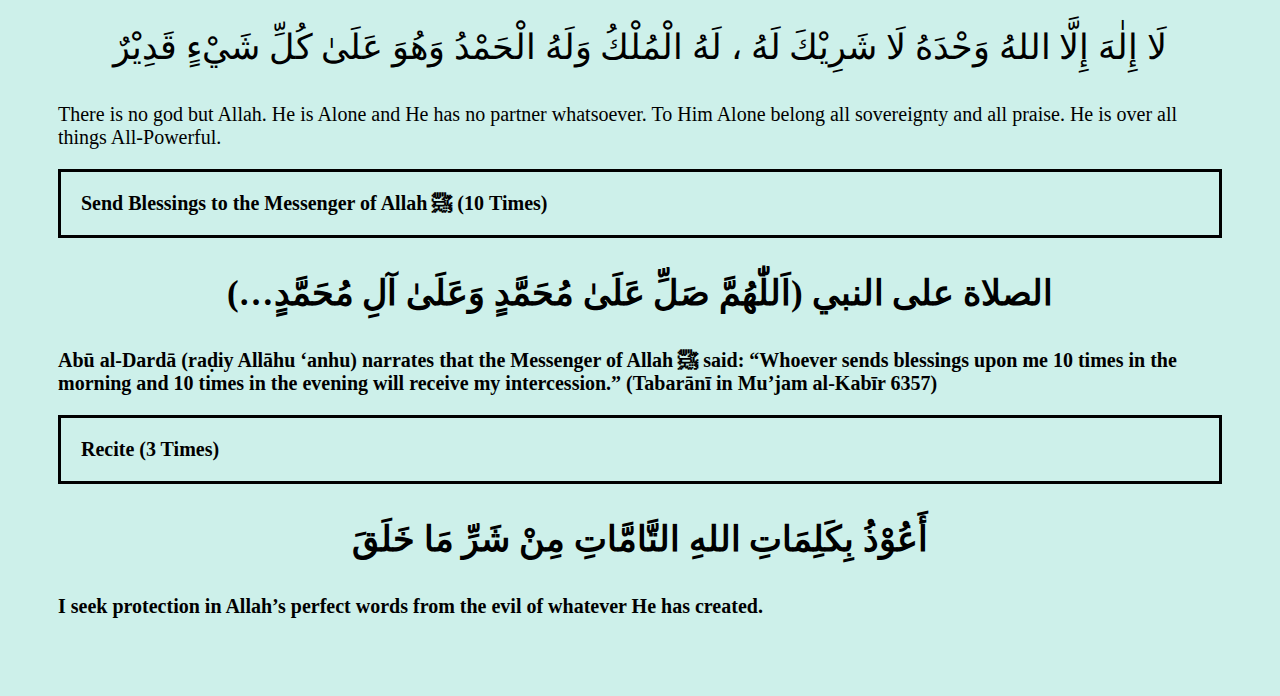
==== commit 6930b064: "Update evening.html" ====
--- a/evening.html
+++ b/evening.html
@@ -187,21 +187,14 @@
         </p>
          <p class="trns">Abū al-Dardā (raḍiy Allāhu ‘anhu) narrates that the Messenger of Allah ﷺ said: “Whoever sends blessings upon me 10 times in the morning and 10 times in the evening will receive my intercession.” (Tabarānī in Mu’jam al-Kabīr 6357)</p>
          <strong>
-         <p class="head">Recite (100 Times)</p></strong>
+         <p class="head">Recite (3 Times)</p></strong>
     <p class="ara">أَعُوْذُ بِكَلِمَاتِ اللهِ التَّامَّاتِ مِنْ شَرِّ مَا خَلَقَ</p>
         
 <p class="trns">I seek protection in Allah’s perfect words from the evil of whatever He has created.
 
 </p>
-         </p>
-         <strong>
-<p class="head">Recite (3 Times)</p></strong>
-<p class="ara">سُبْحَانَ اللهِ وَبِحَمْدِهِ ، عَدَدَ خَلْقِهِ ، وَرِضَا نَفْسِهِ ، وَزِنَةَ عَرْشِهِ ، وَمِدَادَ كَلِمَاتِه
-</p>
-<p class="trns">Allah is free from imperfection and all praise is due to Him, (in ways) as numerous as all He has created, (as vast) as His pleasure, (as limitless) as the weight of His Throne, and (as endless) as the ink of His words.
-
-</p>
-
+         
+        
 
 
 
@@ -209,4 +202,4 @@
 
 
 </body>
-</html>+</html>
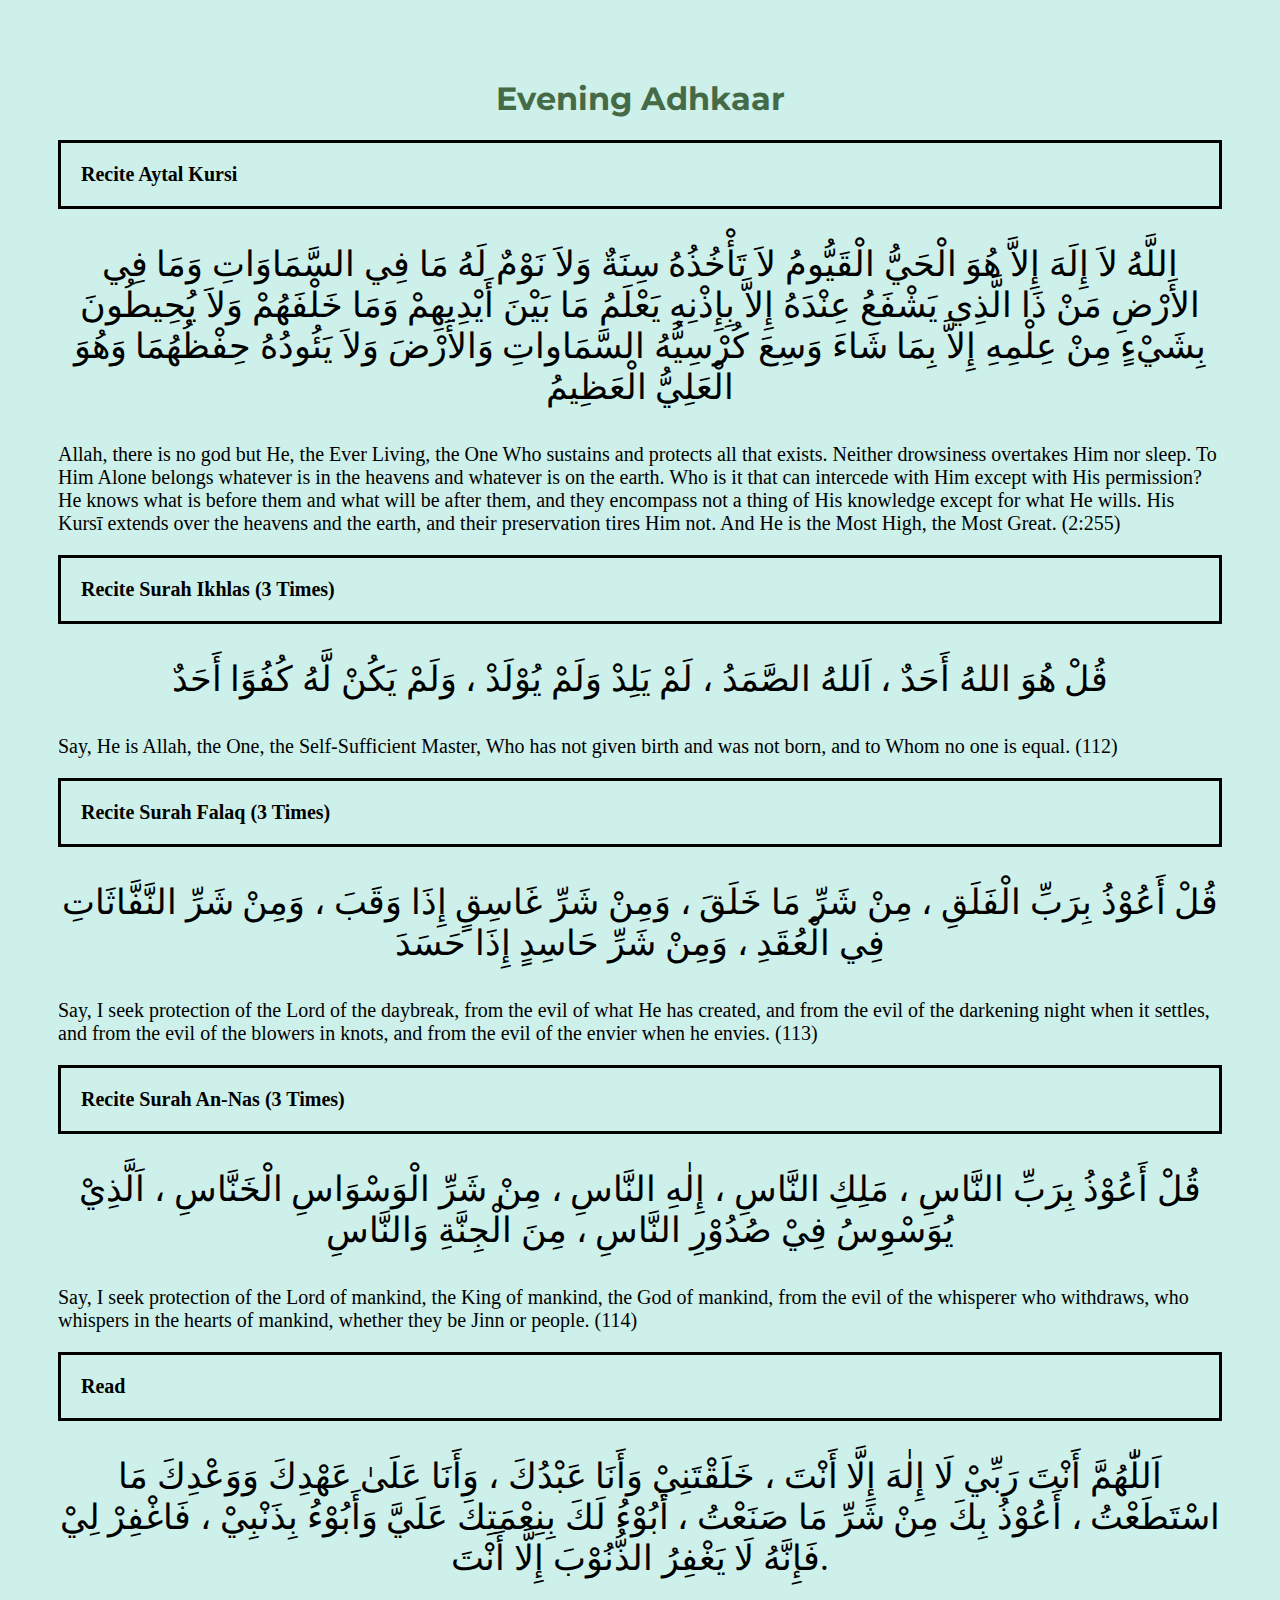
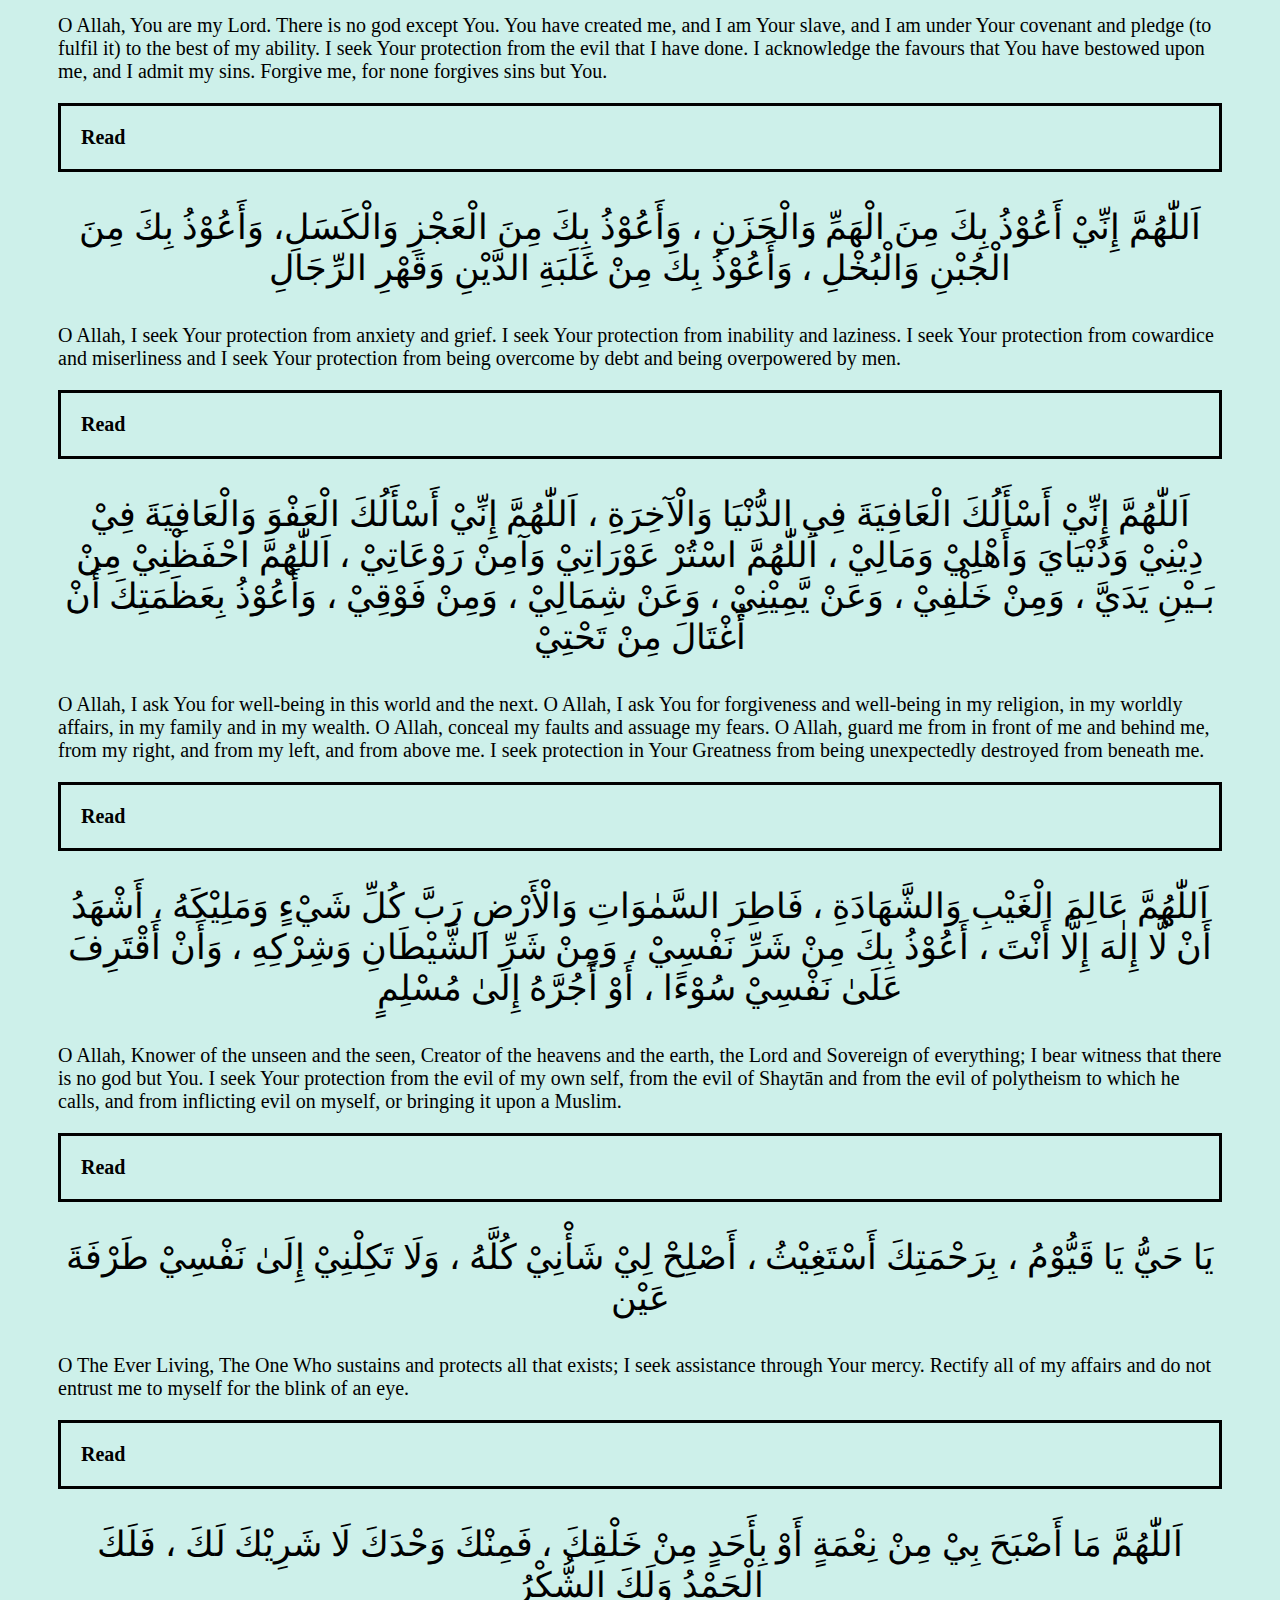
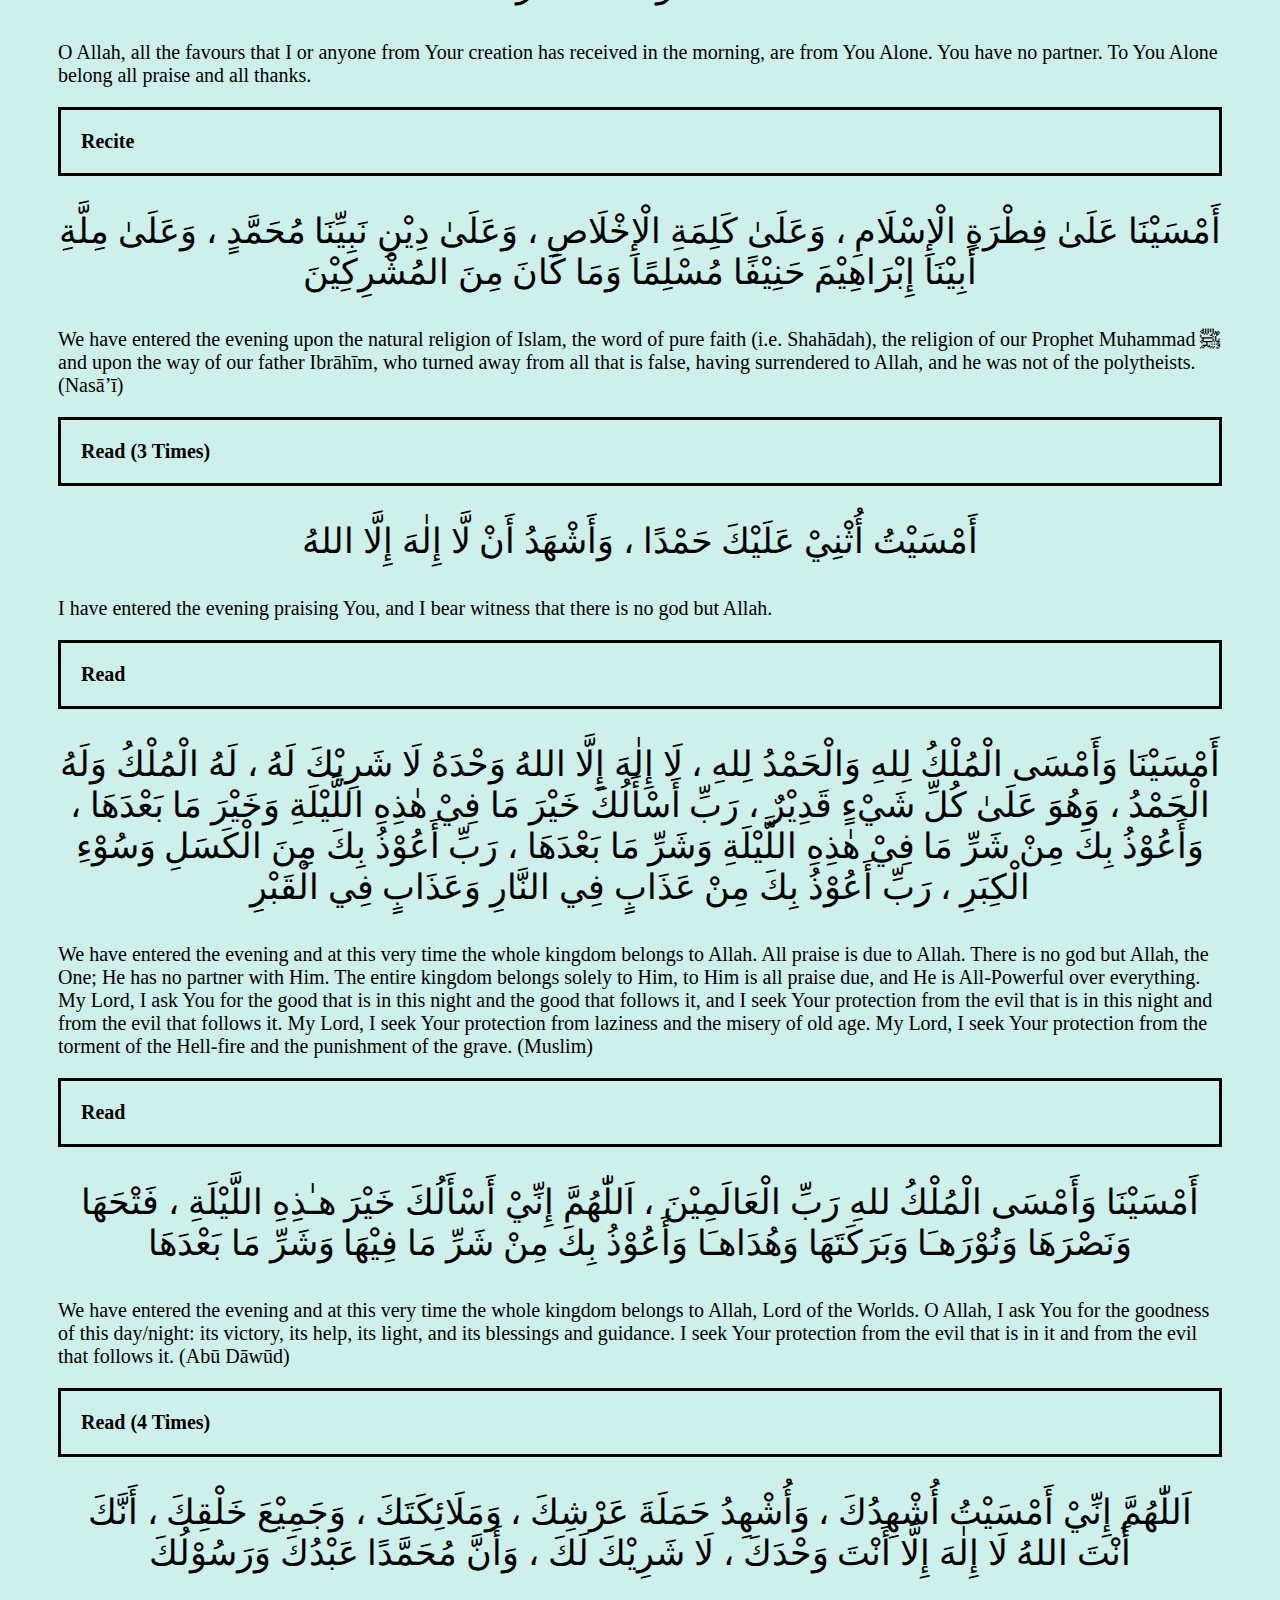
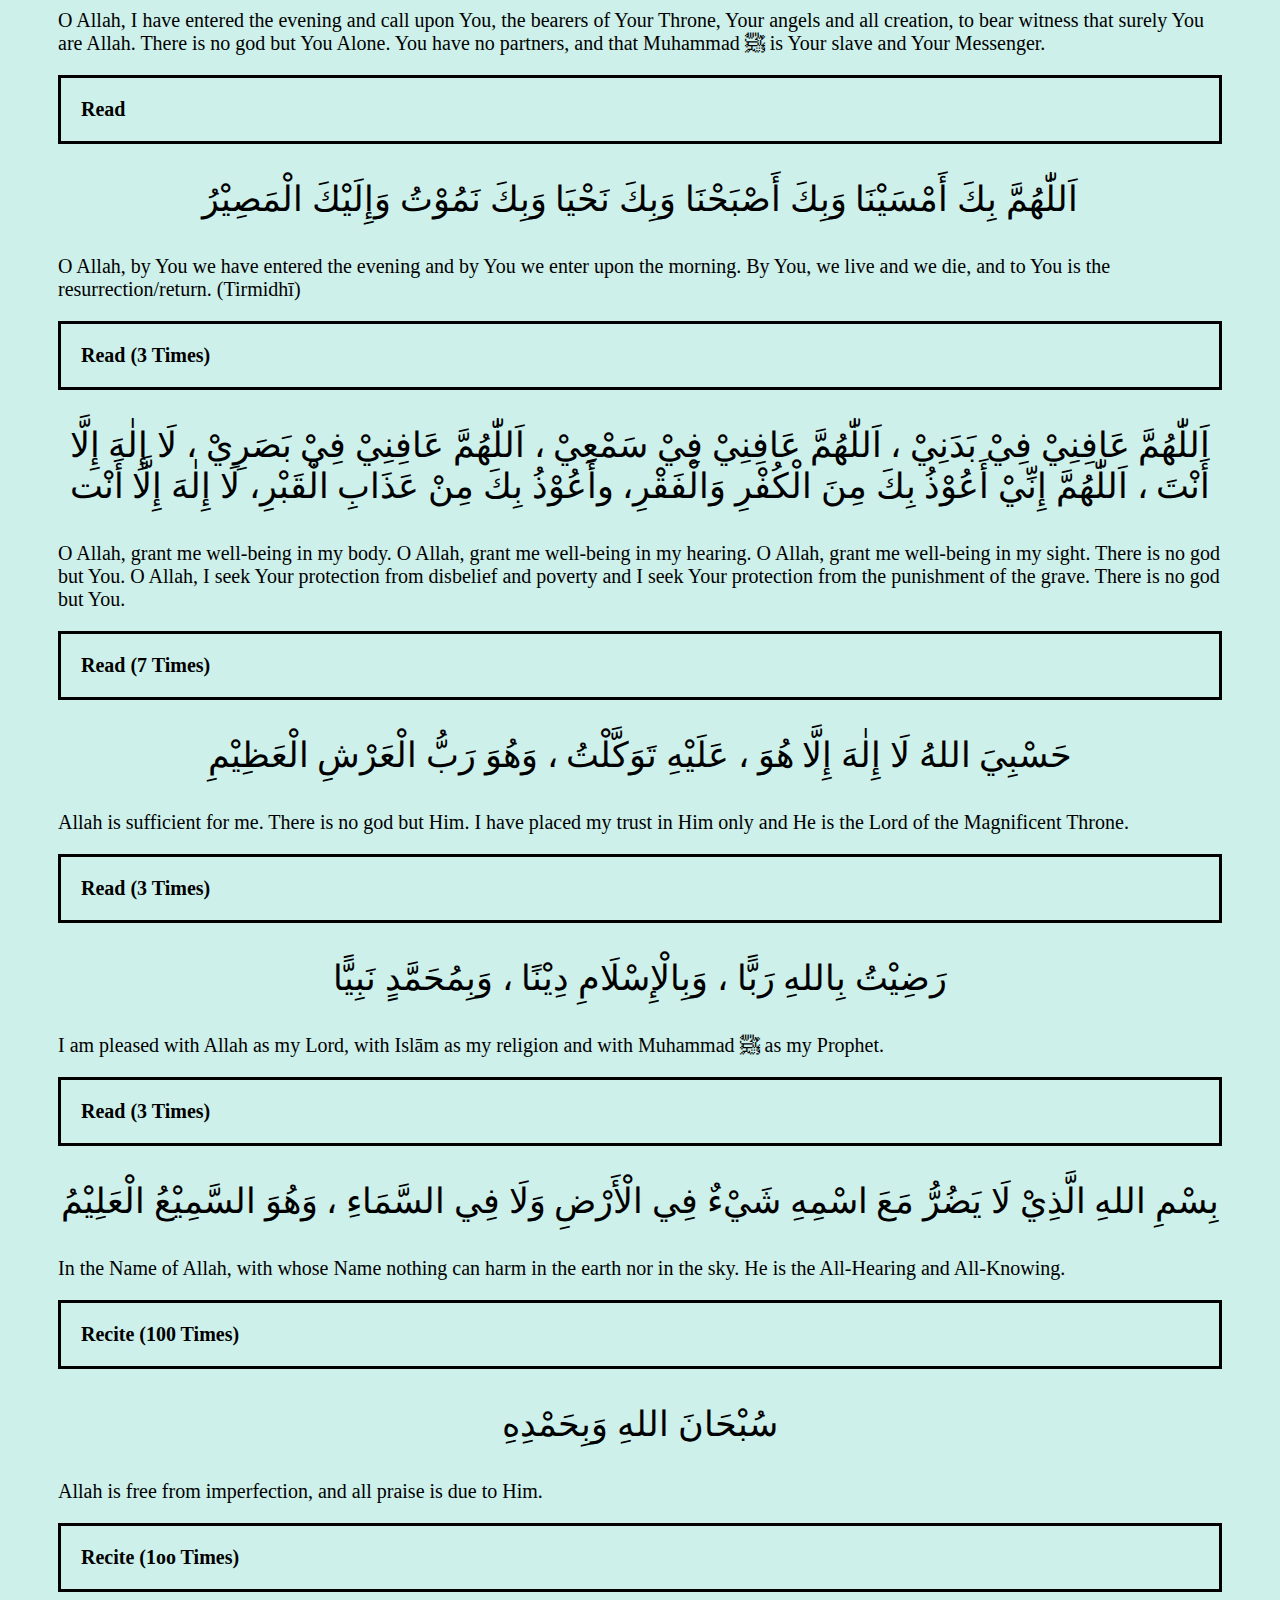
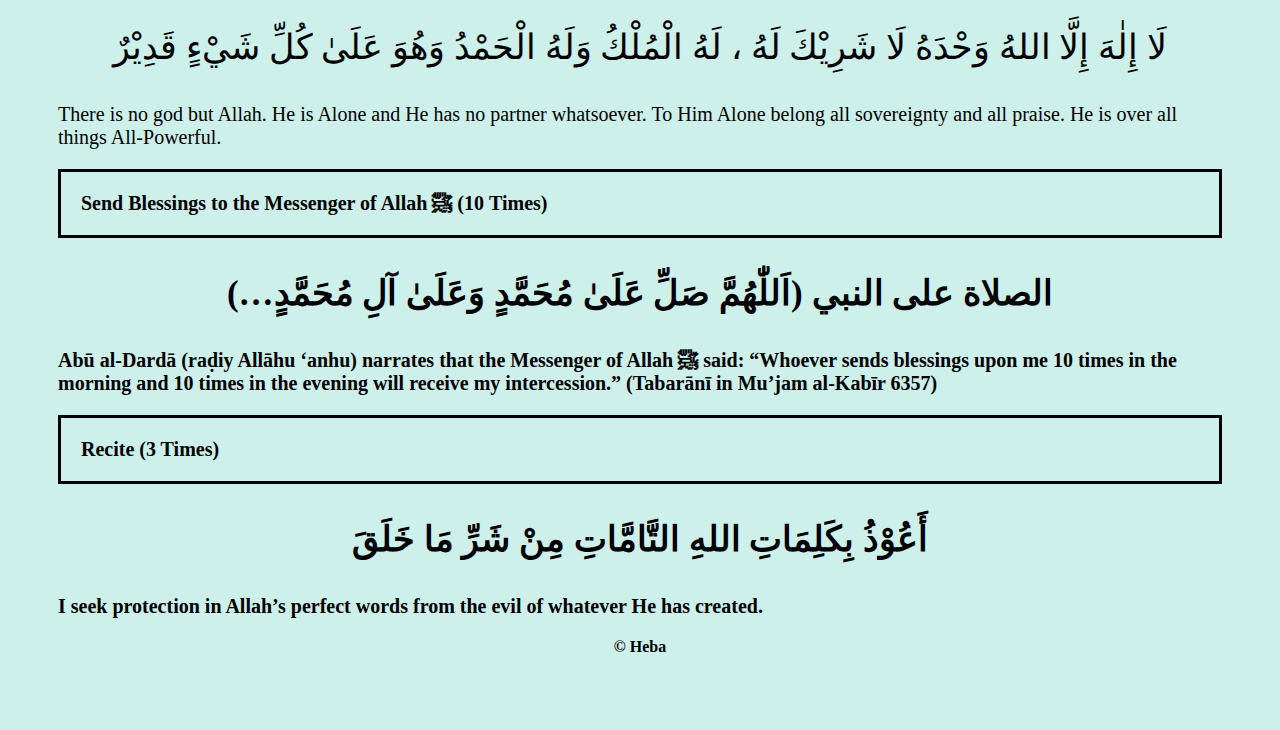
==== commit ffd533e2: "Update evening.html" ====
--- a/evening.html
+++ b/evening.html
@@ -186,14 +186,15 @@
          <p class="ara">الصلاة على النبي (اَللّٰهُمَّ صَلِّ عَلَىٰ مُحَمَّدٍ وَعَلَىٰ آلِ مُحَمَّدٍ…)
         </p>
          <p class="trns">Abū al-Dardā (raḍiy Allāhu ‘anhu) narrates that the Messenger of Allah ﷺ said: “Whoever sends blessings upon me 10 times in the morning and 10 times in the evening will receive my intercession.” (Tabarānī in Mu’jam al-Kabīr 6357)</p>
-         <strong>
+         
+             <strong>
          <p class="head">Recite (3 Times)</p></strong>
     <p class="ara">أَعُوْذُ بِكَلِمَاتِ اللهِ التَّامَّاتِ مِنْ شَرِّ مَا خَلَقَ</p>
         
 <p class="trns">I seek protection in Allah’s perfect words from the evil of whatever He has created.
 
 </p>
-         
+          <p>© Heba</p>
         
 
 
